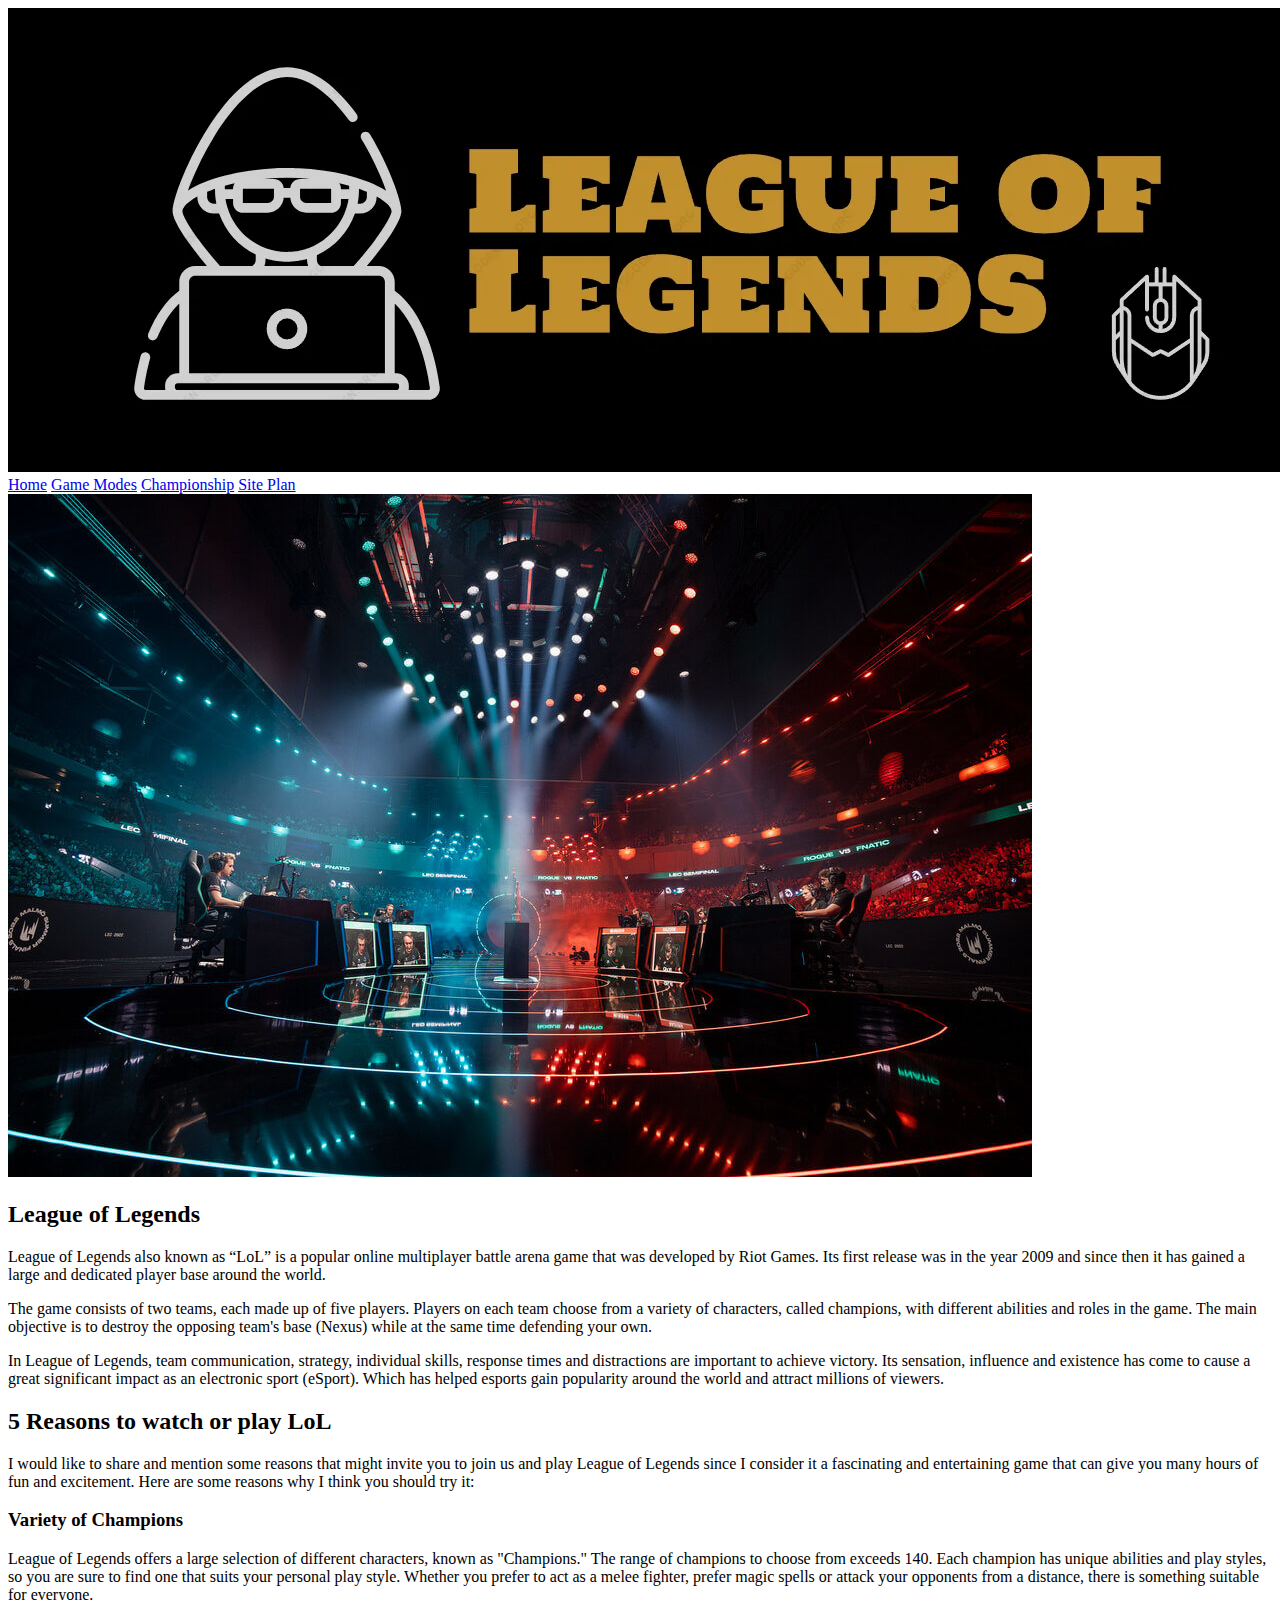
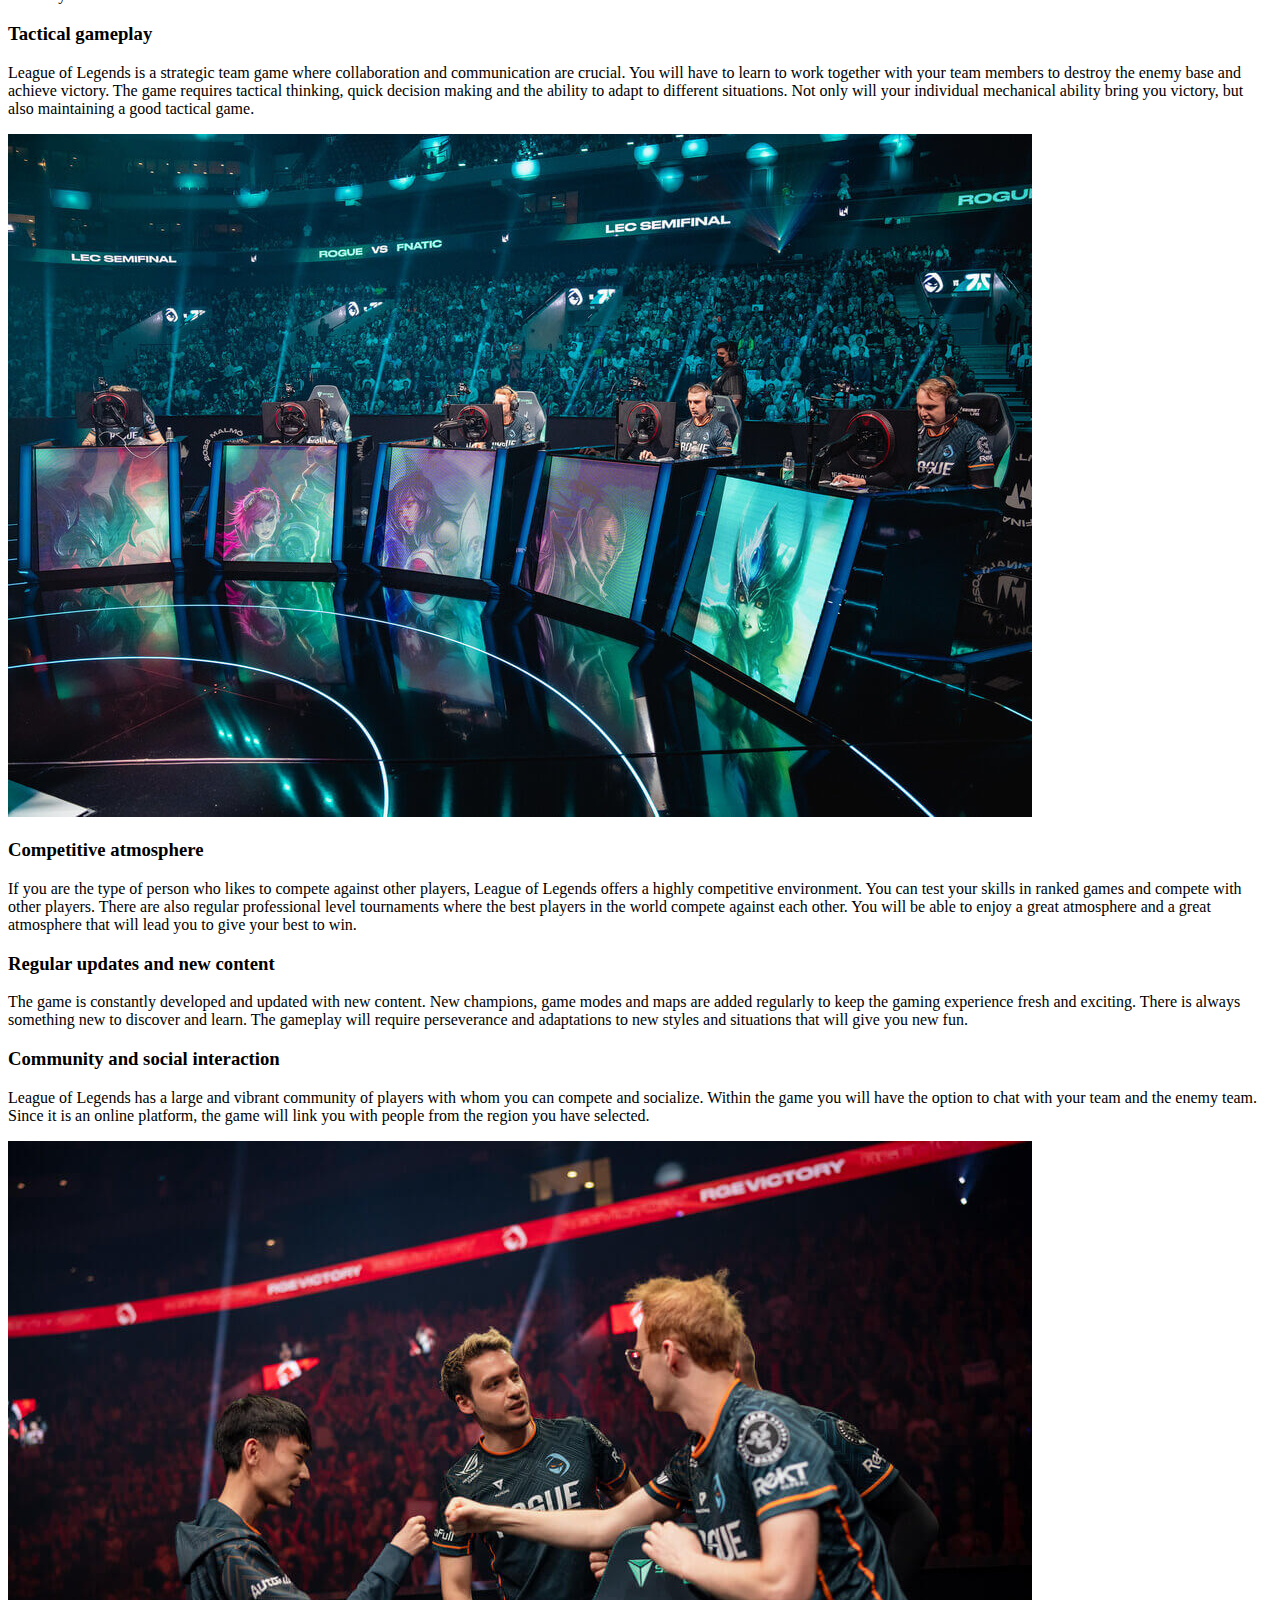
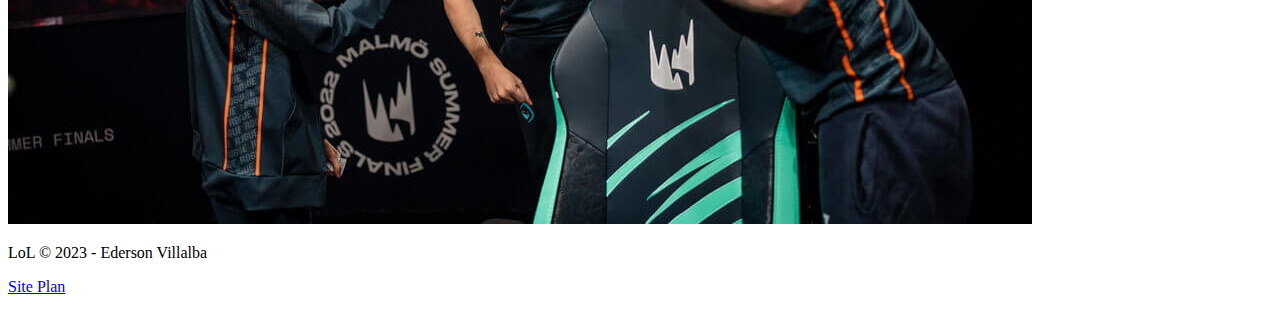
==== leagueoflegends/index.html @ 58d22b17 "Added html personal site" ====
<!DOCTYPE html>
<html lang="en">
<head>
  <meta charset="UTF-8">
  <meta name="viewport" content="width=device-width, initial-scale=1.0">
  <title>League of Legends | Home</title>
</head>
<body>
  <header>
    <a href="index.html">
      <img src="images/logo_black.webp" alt="LoL">
    </a>
    <nav>
      <a href="index.html">Home</a>
      <a href="game-modes.html">Game Modes</a>
      <a href="championship.html">Championship</a>
      <a href="site-plan.html">Site Plan</a>
    </nav>
  </header>
  <div><img src="images/h_teams_01.jpg" alt="Teams"></div>
  <main>
    <section>
      <h2>League of Legends</h2>
      <div>
        <p>
          League of Legends also known as “LoL” is a popular online multiplayer battle arena game that was developed by Riot
          Games. Its first release was in the year 2009 and since then it has gained a large and dedicated player base around the
          world.
        </p>
        <p>
          The game consists of two teams, each made up of five players. Players on each team choose from a variety of characters,
          called champions, with different abilities and roles in the game. The main objective is to destroy the opposing team's
          base (Nexus) while at the same time defending your own.
        </p>
        <p>
          In League of Legends, team communication, strategy, individual skills, response times and distractions are important to
          achieve victory. Its sensation, influence and existence has come to cause a great significant impact as an electronic
          sport (eSport). Which has helped esports gain popularity around the world and attract millions of viewers.
        </p>
      </div>
    </section>

    <section>
      <h2>5 Reasons to watch or play LoL</h2>
      <p>
        I would like to share and mention some reasons that might invite you to join us and play League of Legends since I
        consider it a fascinating and entertaining game that can give you many hours of fun and excitement. Here are some
        reasons why I think you should try it:
      </p>
      
      <div>
        <article>
          <h3>Variety of Champions</h3>
          <p>
            League of Legends offers a large selection of different characters, known as "Champions." The range of champions to
            choose from exceeds 140. Each champion has unique abilities and play styles, so you are sure to find one that suits your
            personal play style. Whether you prefer to act as a melee fighter, prefer magic spells or attack your opponents from a
            distance, there is something suitable for everyone.
          </p>
        </article>
        <article>
          <h3>Tactical gameplay</h3>
          <p>
            League of Legends is a strategic team game where collaboration and communication are crucial. You will have to learn to
            work together with your team members to destroy the enemy base and achieve victory. The game requires tactical thinking,
            quick decision making and the ability to adapt to different situations. Not only will your individual mechanical ability
            bring you victory, but also maintaining a good tactical game.
          </p>
        </article>
      </div>

      <div>
        <img src="images/h_teams_02.jpg" alt="Competitive atmosphere">
        <article>
          <h3>Competitive atmosphere</h3>
          <p>
            If you are the type of person who likes to compete against other players, League of Legends offers a highly competitive
            environment. You can test your skills in ranked games and compete with other players. There are also regular
            professional level tournaments where the best players in the world compete against each other. You will be able to enjoy
            a great atmosphere and a great atmosphere that will lead you to give your best to win.
          </p>
        </article>
      </div>

      <div>
        <article>
          <h3>Regular updates and new content</h3>
          <p>
            The game is constantly developed and updated with new content. New champions, game modes and maps are added regularly to
            keep the gaming experience fresh and exciting. There is always something new to discover and learn. The gameplay will
            require perseverance and adaptations to new styles and situations that will give you new fun.
          </p>
        </article>
      </div>

      <div>
        <article>
          <h3>Community and social interaction</h3>
          <p>
            League of Legends has a large and vibrant community of players with whom you can compete and socialize. Within the game
            you will have the option to chat with your team and the enemy team. Since it is an online platform, the game will link
            you with people from the region you have selected.
          </p>
        </article>
        <img src="images/h_teams_03.jpg" alt="Social interaction">
      </div>
    </section>
  </main>
  <footer>
    <p>LoL &copy; 2023 - Ederson Villalba</p>
    <p><a href="site-plan.html">Site Plan</a></p>
  </footer>
</body>
</html>
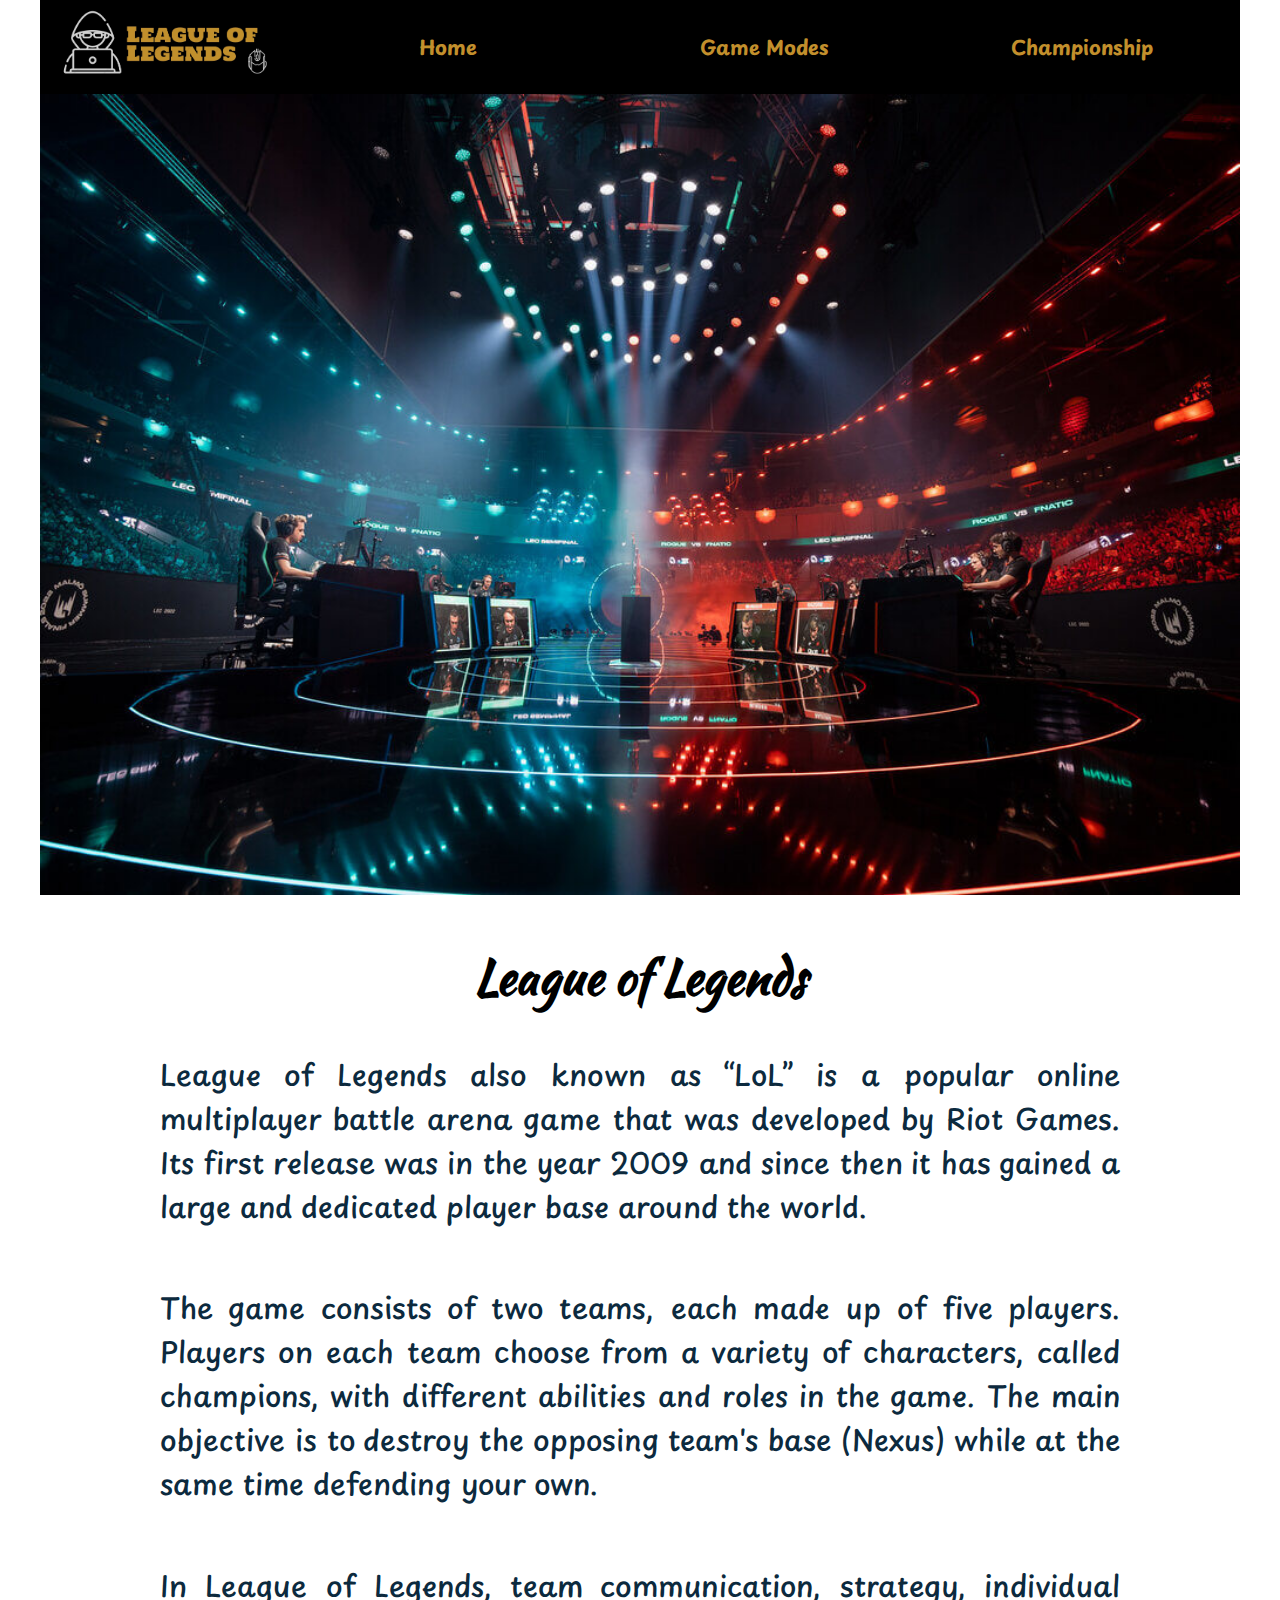
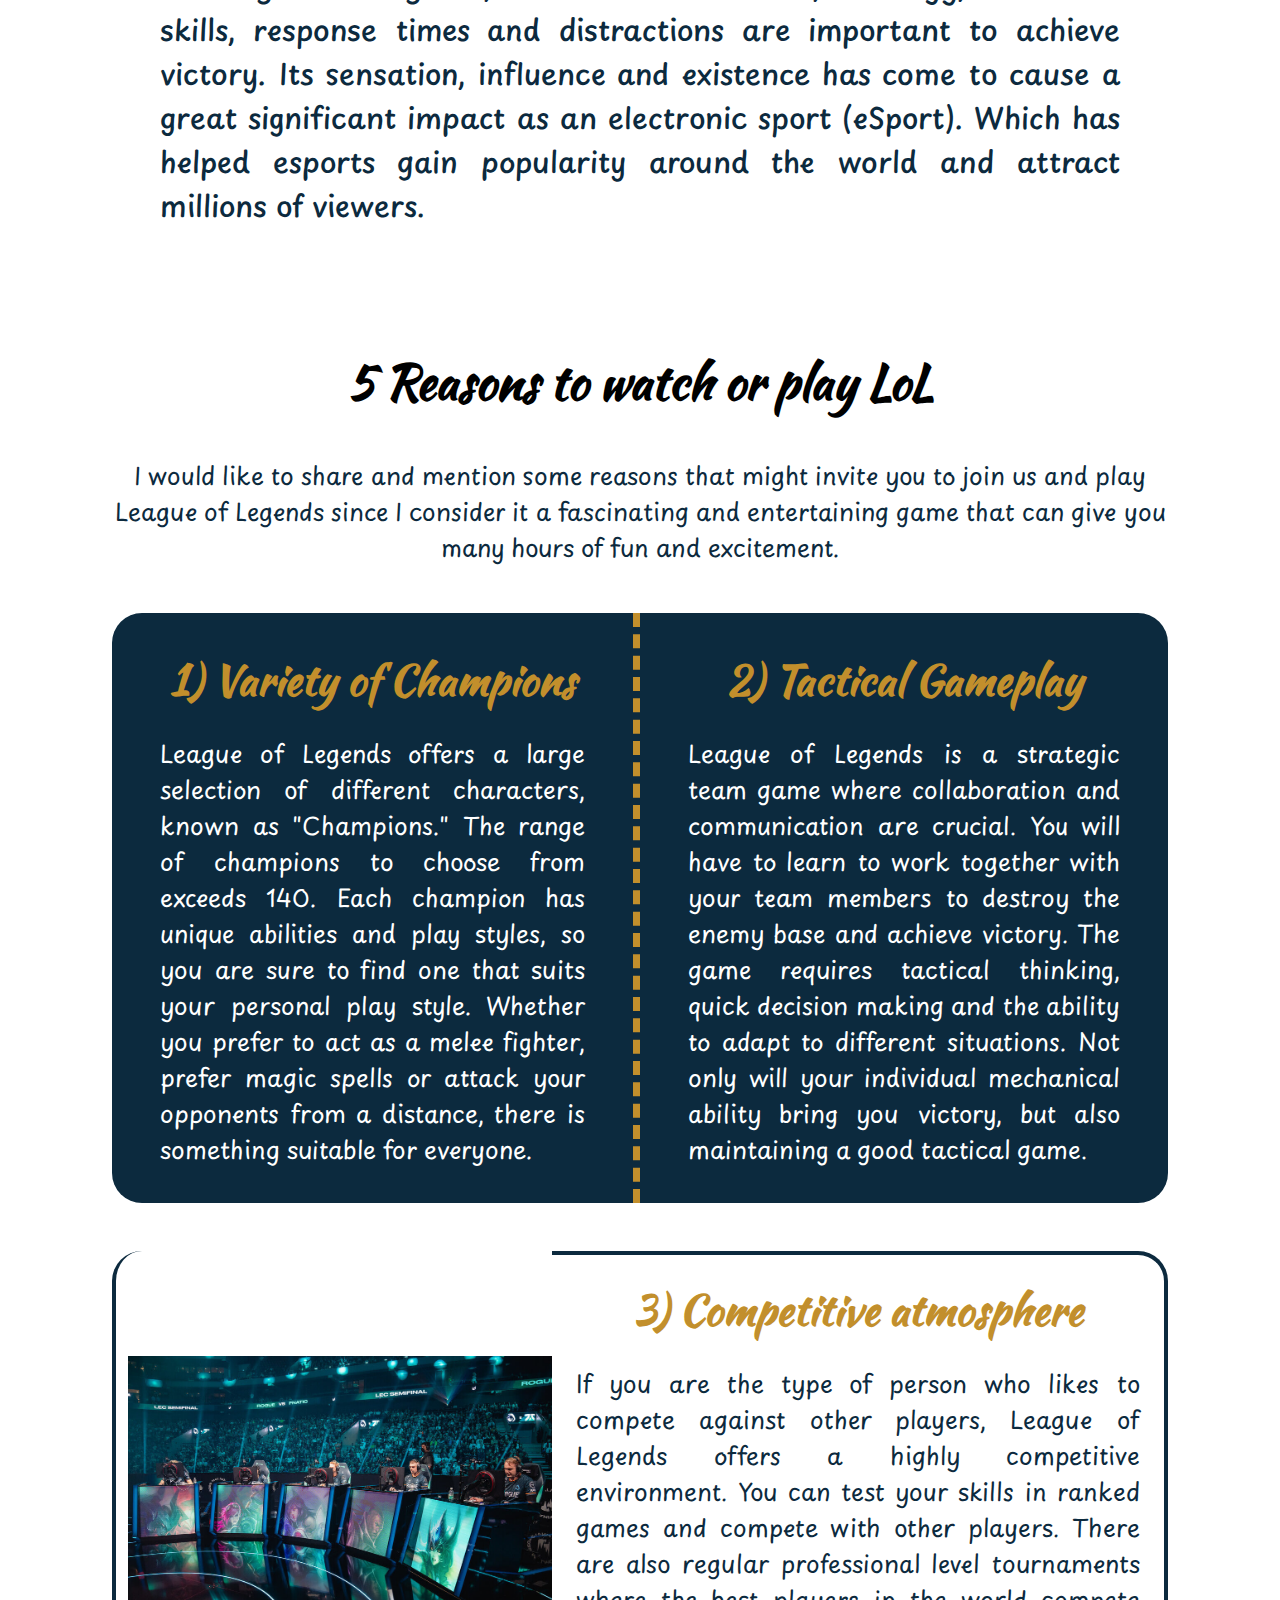
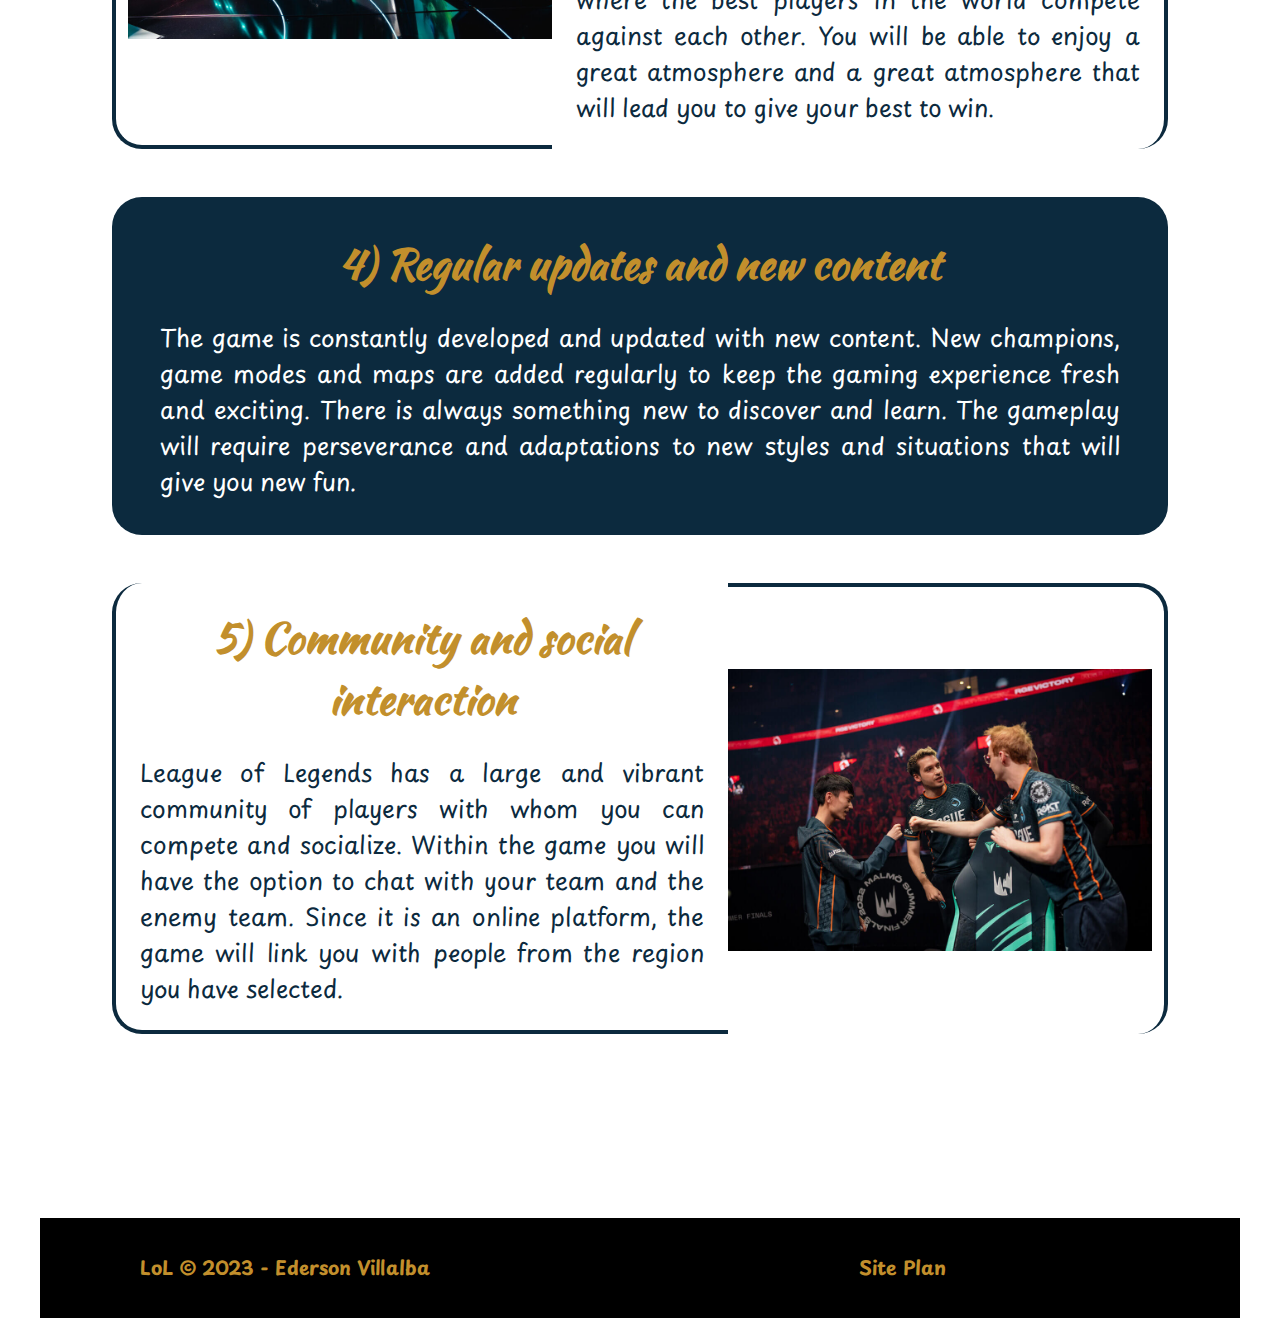
==== commit 31cdc5c1: "Added Home page styles" ====
--- a/leagueoflegends/index.html
+++ b/leagueoflegends/index.html
@@ -4,111 +4,122 @@
   <meta charset="UTF-8">
   <meta name="viewport" content="width=device-width, initial-scale=1.0">
   <title>League of Legends | Home</title>
+  <link rel="stylesheet" href="styles/styles.css">
+  <link rel="stylesheet" href="styles/index.css">
 </head>
 <body>
-  <header>
-    <a href="index.html">
-      <img src="images/logo_black.webp" alt="LoL">
-    </a>
-    <nav>
-      <a href="index.html">Home</a>
-      <a href="game-modes.html">Game Modes</a>
-      <a href="championship.html">Championship</a>
-      <a href="site-plan.html">Site Plan</a>
-    </nav>
-  </header>
-  <div><img src="images/h_teams_01.jpg" alt="Teams"></div>
-  <main>
-    <section>
-      <h2>League of Legends</h2>
-      <div>
-        <p>
-          League of Legends also known as “LoL” is a popular online multiplayer battle arena game that was developed by Riot
-          Games. Its first release was in the year 2009 and since then it has gained a large and dedicated player base around the
-          world.
-        </p>
-        <p>
-          The game consists of two teams, each made up of five players. Players on each team choose from a variety of characters,
-          called champions, with different abilities and roles in the game. The main objective is to destroy the opposing team's
-          base (Nexus) while at the same time defending your own.
-        </p>
-        <p>
-          In League of Legends, team communication, strategy, individual skills, response times and distractions are important to
-          achieve victory. Its sensation, influence and existence has come to cause a great significant impact as an electronic
-          sport (eSport). Which has helped esports gain popularity around the world and attract millions of viewers.
-        </p>
-      </div>
-    </section>
+  <div class="content">
 
-    <section>
-      <h2>5 Reasons to watch or play LoL</h2>
-      <p>
-        I would like to share and mention some reasons that might invite you to join us and play League of Legends since I
-        consider it a fascinating and entertaining game that can give you many hours of fun and excitement. Here are some
-        reasons why I think you should try it:
-      </p>
-      
-      <div>
-        <article>
-          <h3>Variety of Champions</h3>
+    <header>
+      <a href="index.html">
+        <img src="images/logo_black.webp" alt="LoL">
+      </a>
+      <nav>
+        <a class="nav-item" href="index.html">Home</a>
+        <a class="nav-item" href="game-modes.html">Game Modes</a>
+        <a class="nav-item" href="championship.html">Championship</a>
+      </nav>
+    </header>
+    <div><img class="ctr-image-full" src="images/h_teams_01.jpg" alt="Teams"></div>
+    <main>
+      <section class="box-intro">
+        <h2>League of Legends</h2>
+        <div>
           <p>
-            League of Legends offers a large selection of different characters, known as "Champions." The range of champions to
-            choose from exceeds 140. Each champion has unique abilities and play styles, so you are sure to find one that suits your
-            personal play style. Whether you prefer to act as a melee fighter, prefer magic spells or attack your opponents from a
-            distance, there is something suitable for everyone.
+            League of Legends also known as “LoL” is a popular online multiplayer battle arena game that was developed by Riot
+            Games. Its first release was in the year 2009 and since then it has gained a large and dedicated player base around the
+            world.
           </p>
-        </article>
-        <article>
-          <h3>Tactical gameplay</h3>
           <p>
-            League of Legends is a strategic team game where collaboration and communication are crucial. You will have to learn to
-            work together with your team members to destroy the enemy base and achieve victory. The game requires tactical thinking,
-            quick decision making and the ability to adapt to different situations. Not only will your individual mechanical ability
-            bring you victory, but also maintaining a good tactical game.
+            The game consists of two teams, each made up of five players. Players on each team choose from a variety of characters,
+            called champions, with different abilities and roles in the game. The main objective is to destroy the opposing team's
+            base (Nexus) while at the same time defending your own.
           </p>
-        </article>
-      </div>
+          <p>
+            In League of Legends, team communication, strategy, individual skills, response times and distractions are important to
+            achieve victory. Its sensation, influence and existence has come to cause a great significant impact as an electronic
+            sport (eSport). Which has helped esports gain popularity around the world and attract millions of viewers.
+          </p>
+        </div>
+      </section>
 
-      <div>
-        <img src="images/h_teams_02.jpg" alt="Competitive atmosphere">
-        <article>
-          <h3>Competitive atmosphere</h3>
+      <section class="box-reasons">
+        <div class="reason-row-intro">
+          <h2>5 Reasons to watch or play LoL</h2>
           <p>
-            If you are the type of person who likes to compete against other players, League of Legends offers a highly competitive
-            environment. You can test your skills in ranked games and compete with other players. There are also regular
-            professional level tournaments where the best players in the world compete against each other. You will be able to enjoy
-            a great atmosphere and a great atmosphere that will lead you to give your best to win.
+            I would like to share and mention some reasons that might invite you to join us and play League of Legends since I
+            consider it a fascinating and entertaining game that can give you many hours of fun and excitement.
+            <!-- <br>Here are some
+            reasons why I think you should try it: -->
           </p>
-        </article>
-      </div>
+        </div>
+        
+        <div class="grid-default reason-row-one">
+          <article>
+            <h3>1) Variety of Champions</h3>
+            <p>
+              League of Legends offers a large selection of different characters, known as "Champions." The range of champions to
+              choose from exceeds 140. Each champion has unique abilities and play styles, so you are sure to find one that suits your
+              personal play style. Whether you prefer to act as a melee fighter, prefer magic spells or attack your opponents from a
+              distance, there is something suitable for everyone.
+            </p>
+          </article>
+          <article>
+            <h3>2) Tactical Gameplay</h3>
+            <p>
+              League of Legends is a strategic team game where collaboration and communication are crucial. You will have to learn to
+              work together with your team members to destroy the enemy base and achieve victory. The game requires tactical thinking,
+              quick decision making and the ability to adapt to different situations. Not only will your individual mechanical ability
+              bring you victory, but also maintaining a good tactical game.
+            </p>
+          </article>
+        </div>
 
-      <div>
-        <article>
-          <h3>Regular updates and new content</h3>
-          <p>
-            The game is constantly developed and updated with new content. New champions, game modes and maps are added regularly to
-            keep the gaming experience fresh and exciting. There is always something new to discover and learn. The gameplay will
-            require perseverance and adaptations to new styles and situations that will give you new fun.
-          </p>
-        </article>
-      </div>
+        <div class="grid-default reason-row-two">
+          <div>
+            <img class="expand-img" src="images/h_teams_02.jpg" alt="Competitive atmosphere">
+          </div>
+          <article>
+            <h3>3) Competitive atmosphere</h3>
+            <p>
+              If you are the type of person who likes to compete against other players, League of Legends offers a highly competitive
+              environment. You can test your skills in ranked games and compete with other players. There are also regular
+              professional level tournaments where the best players in the world compete against each other. You will be able to enjoy
+              a great atmosphere and a great atmosphere that will lead you to give your best to win.
+            </p>
+          </article>
+        </div>
 
-      <div>
-        <article>
-          <h3>Community and social interaction</h3>
-          <p>
-            League of Legends has a large and vibrant community of players with whom you can compete and socialize. Within the game
-            you will have the option to chat with your team and the enemy team. Since it is an online platform, the game will link
-            you with people from the region you have selected.
-          </p>
-        </article>
-        <img src="images/h_teams_03.jpg" alt="Social interaction">
-      </div>
-    </section>
-  </main>
-  <footer>
-    <p>LoL &copy; 2023 - Ederson Villalba</p>
-    <p><a href="site-plan.html">Site Plan</a></p>
-  </footer>
+        <div class="grid-default reason-row-three">
+          <article>
+            <h3>4) Regular updates and new content</h3>
+            <p>
+              The game is constantly developed and updated with new content. New champions, game modes and maps are added regularly to
+              keep the gaming experience fresh and exciting. There is always something new to discover and learn. The gameplay will
+              require perseverance and adaptations to new styles and situations that will give you new fun.
+            </p>
+          </article>
+        </div>
+
+        <div class="grid-default reason-row-four">
+          <article>
+            <h3>5) Community and social interaction</h3>
+            <p>
+              League of Legends has a large and vibrant community of players with whom you can compete and socialize. Within the game
+              you will have the option to chat with your team and the enemy team. Since it is an online platform, the game will link
+              you with people from the region you have selected.
+            </p>
+          </article>
+          <div>
+            <img class="expand-img" src="images/h_teams_03.jpg" alt="Social interaction">
+          </div>
+        </div>
+      </section>
+    </main>
+    <footer>
+      <p>LoL &copy; 2023 - Ederson Villalba</p>
+      <p><a href="site-plan.html">Site Plan</a></p>
+    </footer>
+  </div>
 </body>
 </html>--- a/leagueoflegends/styles/styles.css
+++ b/leagueoflegends/styles/styles.css
@@ -0,0 +1,233 @@
+/*   Import the fonts   */
+
+@import url('https://fonts.googleapis.com/css2?family=Kaushan+Script&family=Playpen+Sans:wght@400;500;600;700;800&display=swap');
+
+:root {
+  /* change the values below to your colors from your palette */
+  --primary-color: #0C2A3E;
+  --secondary-color: #000000;
+  --accent1-color: #C28F2C;
+  --accent2-color: #D0D0D0;
+  --accent3-color: #FFFFFF;
+
+  /* change the values below to your chosen font(s) */
+  --heading-font: "Kaushan Script", "Lucida Handwriting", cursive;
+  --paragraph-font: "Playpen Sans", "Comic Sans MS", cursive;
+
+  /* these colors below should be chosen from among your palette colors above */
+  --headline-color-on-white: #0C2A3E;
+  /* headlines on a white background */
+  --headline-color-on-color: #000000;
+  /* headlines on a colored background */
+  --paragraph-color-on-white: #0C2A3E;
+  /* paragraph text on a white background */
+  --paragraph-color-on-color: #000000;
+  /* paragraph text on a colored background */
+  --paragraph-background-color: #C28F2C;
+  --nav-link-color: #D0D0D0;
+  --nav-background-color: #000000;
+  --nav-hover-link-color: #000000;
+  --nav-hover-background-color: #C28F2C;
+}
+
+/****************************************************************
+*
+* Default tag properties *
+*
+*****************************************************************/
+
+body {
+
+  font-family: var(--paragraph-font);
+
+  font-size: 20px;
+
+  color: var(--primary-color);
+
+  margin : 0;
+
+  padding: 0;
+
+  background-color: var(--accent3-color);
+
+}
+
+h1,
+h2,
+h3,
+h4,
+h5,
+h6 {
+  font-family: var(--heading-font);
+  font-weight: 700;
+  color: var(--secondary-color);
+}
+
+h1 {
+  font-size: 2.5em;
+}
+
+h2 {
+  font-size: 2em;
+}
+
+h3 {
+  font-size: 1.75em;
+  margin: 0px 0px 25px 0px;
+}
+
+h4 {
+  font-size: 1.5em;
+}
+
+h5 {
+  font-size: 1.25em;
+}
+
+h6 {
+  font-size: .75em;
+}
+
+img {
+  max-width: 100%;
+}
+
+p {
+  padding: 0;
+  margin: 0;
+  color: var(--primary-color)
+}
+
+a {
+  text-decoration: none;
+}
+
+main {
+  font-size: 1.2em;
+}
+
+/****************************************************************
+* *
+* default properties for all pages *
+* *
+*****************************************************************/
+
+.content {
+  max-width: 1200px;
+  margin: 0 auto;
+}
+
+/*  This rule name changes based upon the default button color   */
+
+.btn-blue {
+  background-color: var(--primary-color);
+  padding: 1em 2em;
+  color: var(--accent2-color);
+}
+
+.buttons {
+  grid-column: 1/-1;
+  display: flex;
+  flex-direction: row;
+  justify-content: space-around;
+  margin: 0 30px;
+  border-radius: 20px;
+}
+
+/*  This is the default grid layout for all grids. Other grids can be defined as needed. */
+
+.grid-default {
+  display: grid;
+  grid-template-columns: repeat(12, 1fr);
+  gap: 3em 0;
+}
+
+.ctr-image-full {
+  width: 100%;
+}
+
+.expand-img {
+  transition: transform .5s;
+}
+.expand-img:hover {
+  transform: scale(1.1);
+  z-index: 1;
+}
+
+/****************************************************************
+* *
+* header area properties *
+* *
+*****************************************************************/
+
+header {
+  display: grid;
+  grid-template-columns: 250px auto;
+  align-items: center;
+  background-color: var(--secondary-color);
+}
+
+nav {
+  display: grid;
+  grid-template-columns: repeat(auto-fit, minmax(6em, 1fr));
+  justify-items: center;
+  background-color: var(--secondary-color);
+}
+
+/*  HTML format for these next 2 rules
+  *    <a class="nav-item" href="...">...</a>
+*/
+
+.nav-item {
+  color: var(--accent1-color);
+  padding: 1em;
+  font-weight: bold;
+}
+
+.nav-item:hover {
+  color: var(--secondary-color);
+  background-color: var(--accent1-color);
+}
+
+/****************************************************************
+* *
+* footer area properties *
+* *
+*****************************************************************/
+
+footer {
+  background-color: var(--secondary-color);
+  color: var(--accent1-color);
+  font-size: 1rem;
+  display: grid;
+  grid-template-columns: repeat(12, 1fr);
+  height: 100px;
+  align-items: center;
+  font-family: var(--paragraph-font);
+  margin-top: 4em;
+}
+
+footer p {
+  color: var(--accent1-color);
+  font-size: 1.2em;
+  font-weight: bold;
+}
+
+footer p:nth-child(1) {
+  grid-column: 2/7;
+}
+
+footer p:nth-child(2) {
+  grid-column: 9/11;
+}
+
+footer a {
+  color: var(--accent1-color);
+  text-decoration: none;
+  padding: 1em;
+}
+
+footer a:hover {
+  color: var(--secondary-color);
+  background-color: var(--accent1-color);
+}
--- a/leagueoflegends/styles/index.css
+++ b/leagueoflegends/styles/index.css
@@ -0,0 +1,110 @@
+.box-intro {
+  padding: 0px 5em;
+}
+.box-intro h2 {
+  text-align: center;
+}
+.box-intro div p {
+  margin-bottom: 2em;
+  font-size: 1.2em;
+  font-weight: 500;
+  text-align: justify;
+}
+.box-intro div p:last-child{
+  margin-bottom: 0;
+}
+
+
+.box-reasons { padding: 3em; }
+.box-reasons > div {
+  margin: 2em 0;
+  border-radius: 30px;
+}
+
+.reason-row-intro h2,
+.reason-row-intro p {
+  text-align: center;
+}
+
+.reason-row-one {
+  background-color: var(--primary-color);
+  border-radius: 30px;
+}
+.reason-row-one article {
+  padding: 1.5em 2em;
+  text-align: justify;
+}
+.reason-row-one article h3 {
+  text-align: center;
+  color: var(--accent1-color);
+}
+.reason-row-one article p {
+  margin-top: 10px;
+  color: var(--accent3-color);
+}
+.reason-row-one article:nth-child(1) {
+  grid-column: 1/7;
+  border-right: 7px dashed var(--accent1-color);
+}
+.reason-row-one article:nth-child(2) {
+  grid-column: 7/-1;
+}
+
+.reason-row-two div {
+  grid-column: 1/6;
+  display: grid;
+  align-items: center;
+  padding-left: 0.5em;
+  border-bottom: 4px solid var(--primary-color);
+  border-left: 4px solid var(--primary-color);
+  border-radius: 30px 0px 0px 30px;
+}
+.reason-row-two article {
+  grid-column: 6/-1;
+  padding: 1em;
+  text-align: justify;
+  border-top: 4px solid var(--primary-color);
+  border-right: 4px solid var(--primary-color);
+  border-radius: 0px 30px 30px 0px;
+}
+.reason-row-two article h3{
+  text-align: center;
+  color: var(--accent1-color);
+}
+
+.reason-row-three article p {
+  color: var(--accent3-color);
+}
+.reason-row-three article {
+  grid-column: 1/-1;
+  padding: 1.5em 2em;
+  text-align: justify;
+  background-color: var(--primary-color);
+  border-radius: 30px;
+}
+.reason-row-three article h3 {
+  text-align: center;
+  color: var(--accent1-color);
+}
+
+.reason-row-four article {
+  grid-column: 1/8;
+  padding: 1em;
+  text-align: justify;
+  border-bottom: 4px solid var(--primary-color);
+  border-left: 4px solid var(--primary-color);
+  border-radius: 30px 0px 0px 30px;
+}
+.reason-row-four article h3 {
+  text-align: center;
+  color: var(--accent1-color);
+}
+.reason-row-four div {
+  grid-column: 8/-1;
+  display: grid;
+  align-items: center;
+  padding-right: 0.5em;
+  border-top: 4px solid var(--primary-color);
+  border-right: 4px solid var(--primary-color);
+  border-radius: 0px 30px 30px 0px;
+}
